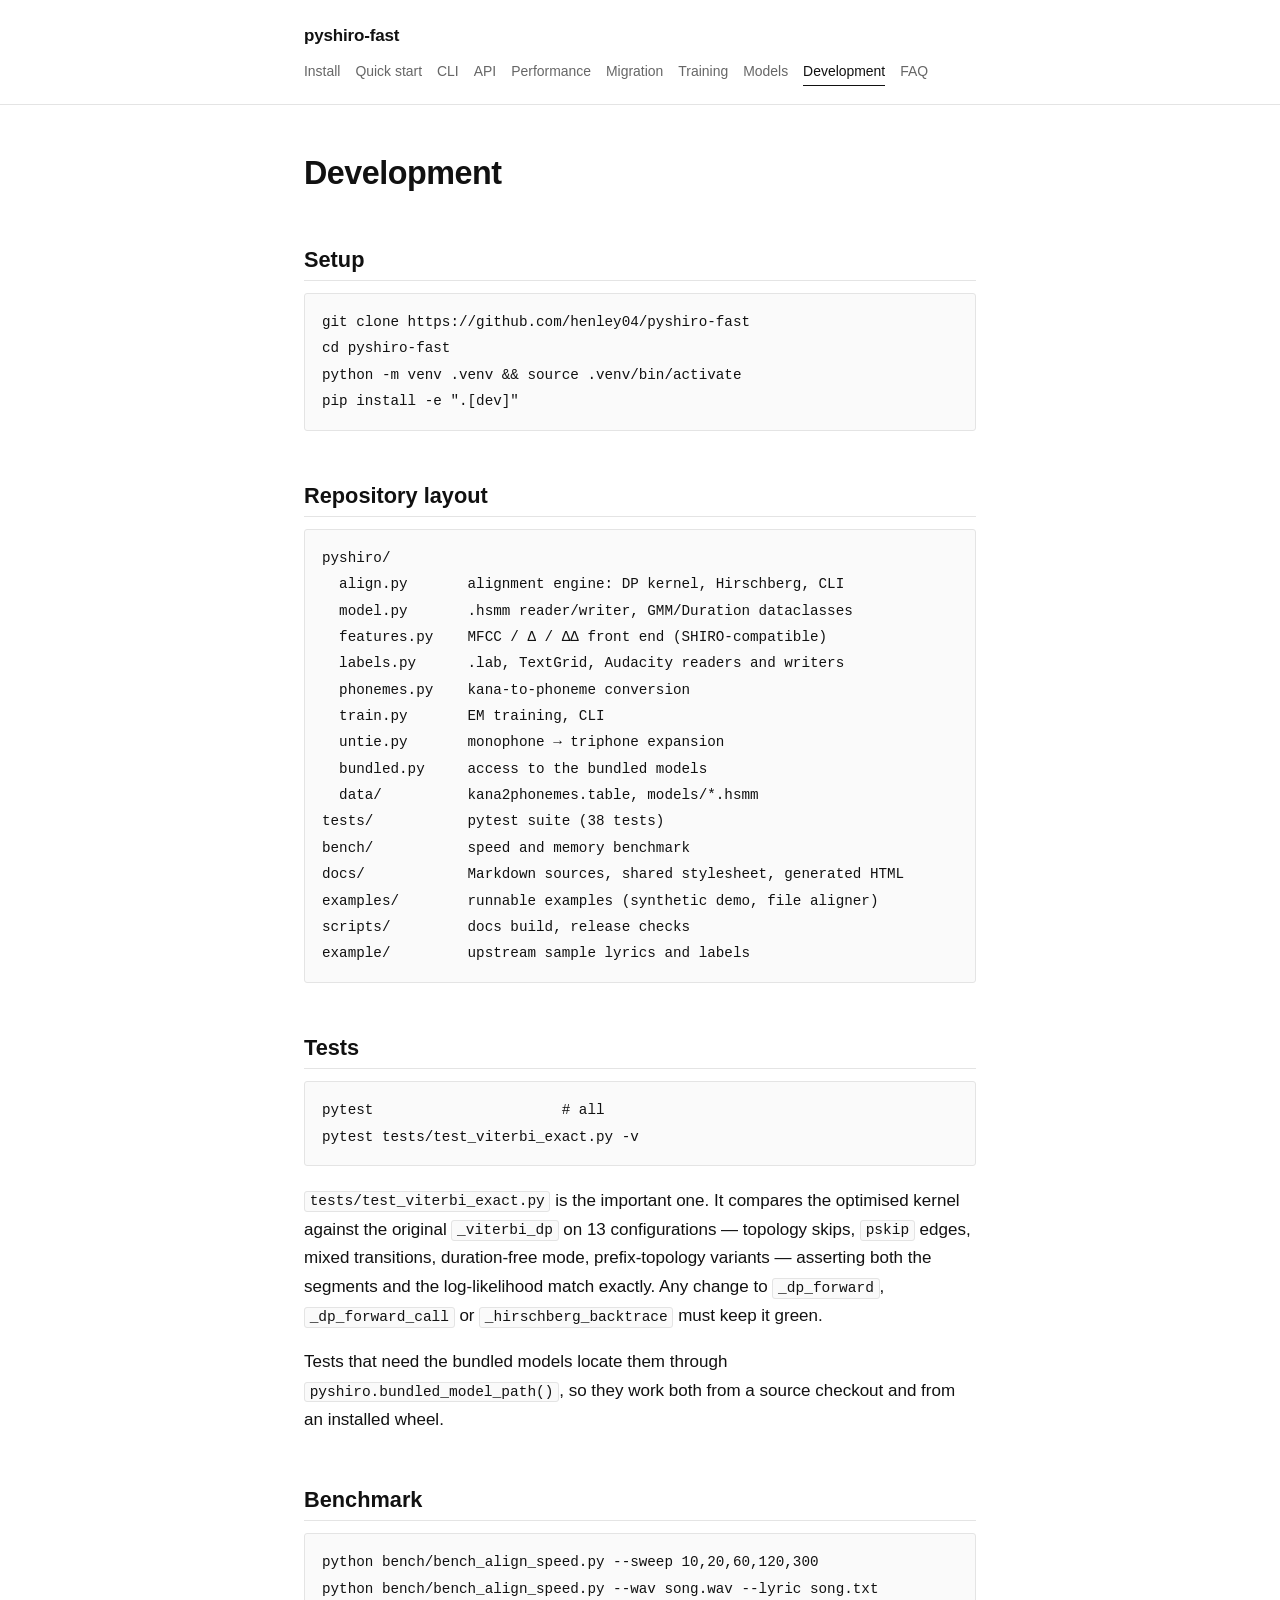
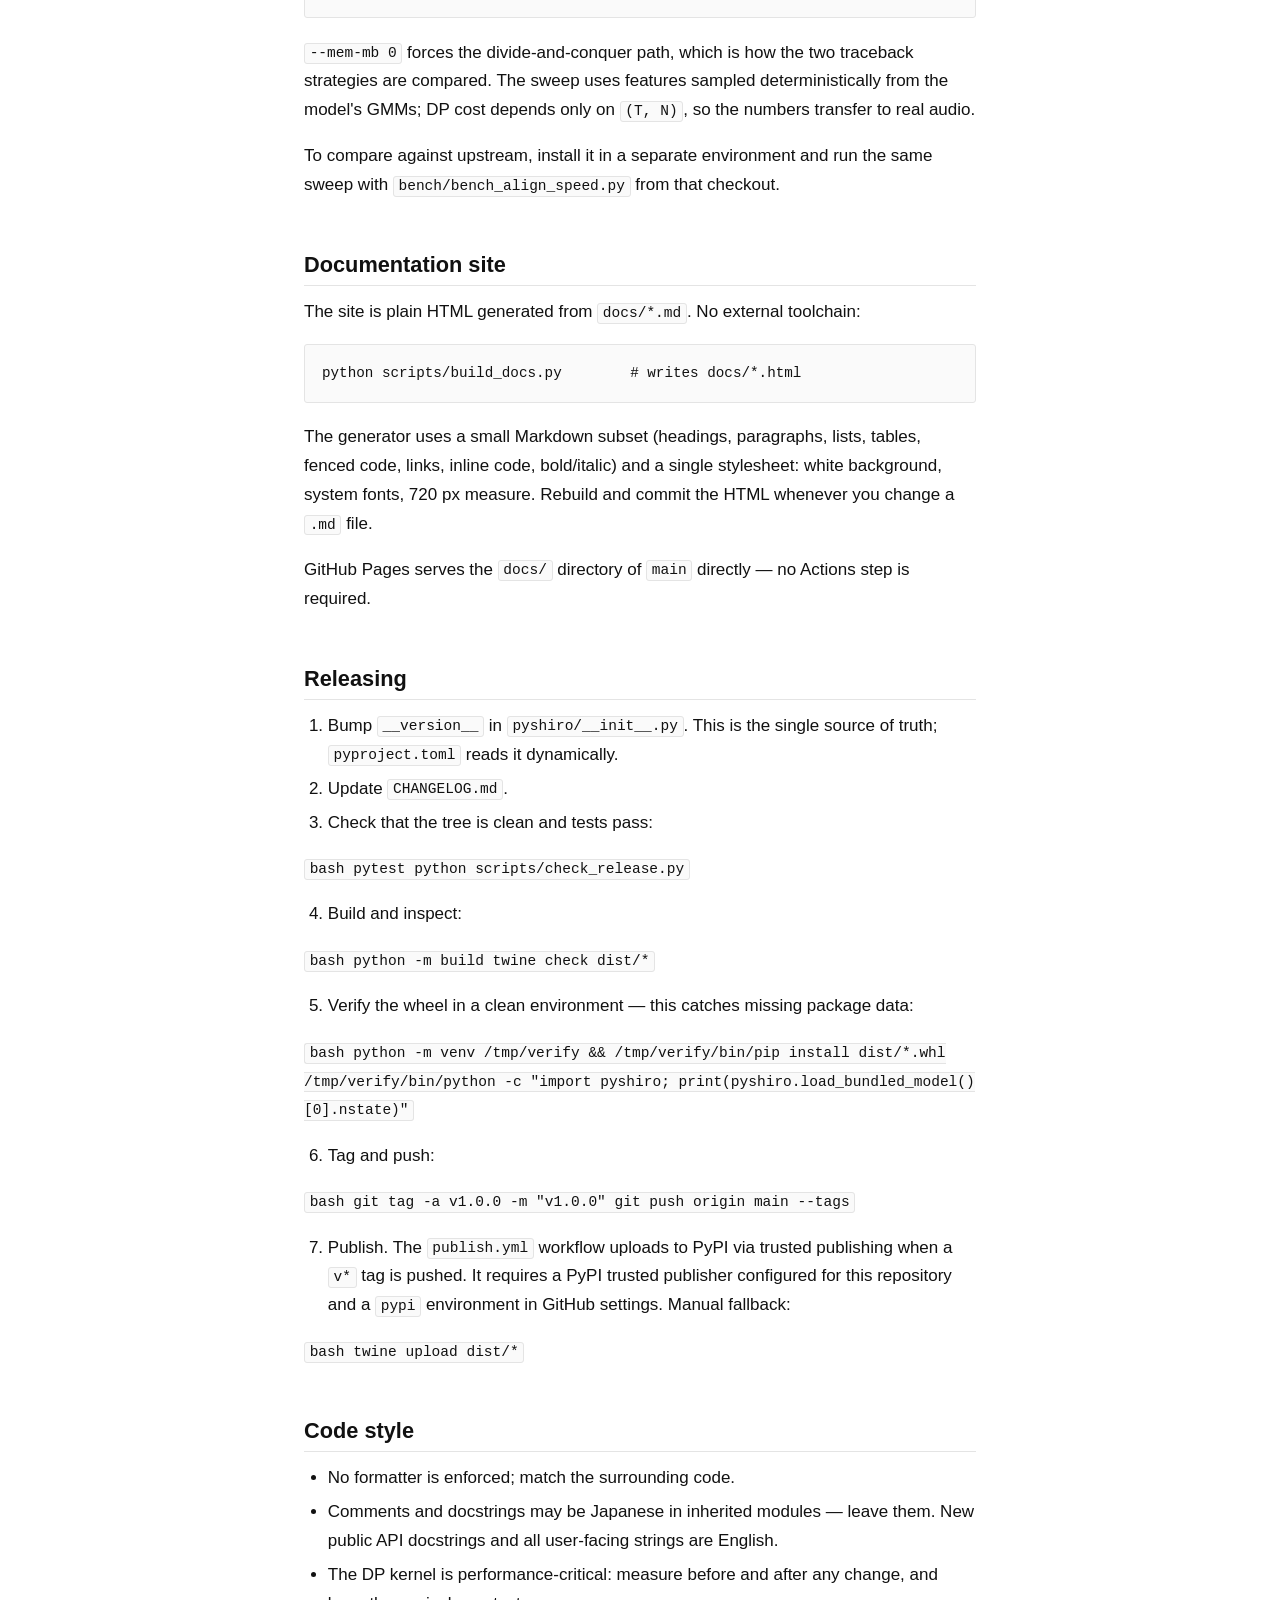
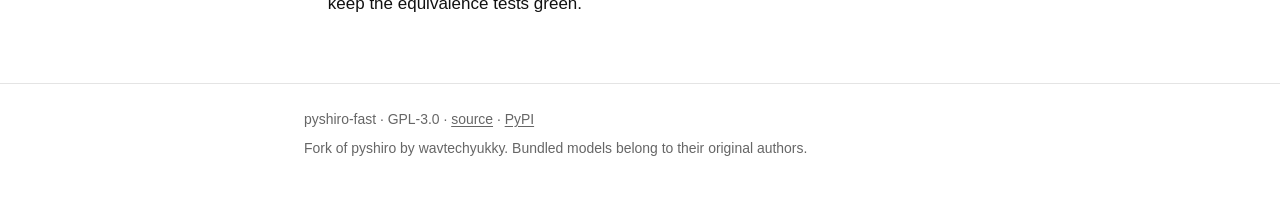
==== docs/development.html @ a5db5f53 "docs: English README, static documentation site, CI and release tooling - README.md rewritten in Eng" ====
<!DOCTYPE html>
<html lang="en">
<head>
<meta charset="utf-8">
<meta name="viewport" content="width=device-width, initial-scale=1">
<title>Development · pyshiro-fast</title>
<meta name="description" content="Fast HSMM forced alignment for Japanese singing voice. A drop-in pyshiro fork, 100-700x faster on long audio, identical output.">
<link rel="stylesheet" href="style.css">
</head>
<body>
<header class="site-header">
  <div class="wrap">
    <a class="site-name" href="index.html">pyshiro-fast</a>
    <nav>
      <a href="installation.html">Install</a>
      <a href="quickstart.html">Quick start</a>
      <a href="cli.html">CLI</a>
      <a href="api.html">API</a>
      <a href="performance.html">Performance</a>
      <a href="migration.html">Migration</a>
      <a href="training.html">Training</a>
      <a href="models.html">Models</a>
      <a href="development.html" aria-current="page">Development</a>
      <a href="faq.html">FAQ</a>
    </nav>
  </div>
</header>
<main class="wrap">
<h1>Development</h1>
<h2>Setup</h2>
<pre><code class="language-bash">git clone https://github.com/henley04/pyshiro-fast
cd pyshiro-fast
python -m venv .venv &amp;&amp; source .venv/bin/activate
pip install -e &quot;.[dev]&quot;
</code></pre>
<h2>Repository layout</h2>
<pre><code>pyshiro/
  align.py       alignment engine: DP kernel, Hirschberg, CLI
  model.py       .hsmm reader/writer, GMM/Duration dataclasses
  features.py    MFCC / Δ / ΔΔ front end (SHIRO-compatible)
  labels.py      .lab, TextGrid, Audacity readers and writers
  phonemes.py    kana-to-phoneme conversion
  train.py       EM training, CLI
  untie.py       monophone → triphone expansion
  bundled.py     access to the bundled models
  data/          kana2phonemes.table, models/*.hsmm
tests/           pytest suite (38 tests)
bench/           speed and memory benchmark
docs/            Markdown sources, shared stylesheet, generated HTML
examples/        runnable examples (synthetic demo, file aligner)
scripts/         docs build, release checks
example/         upstream sample lyrics and labels
</code></pre>
<h2>Tests</h2>
<pre><code class="language-bash">pytest                      # all
pytest tests/test_viterbi_exact.py -v
</code></pre>
<p><code>tests/test_viterbi_exact.py</code> is the important one. It compares the optimised kernel
against the original <code>_viterbi_dp</code> on 13 configurations — topology skips, <code>pskip</code> edges,
mixed transitions, duration-free mode, prefix-topology variants — asserting both the
segments and the log-likelihood match exactly. Any change to <code>_dp_forward</code>,
<code>_dp_forward_call</code> or <code>_hirschberg_backtrace</code> must keep it green.</p>
<p>Tests that need the bundled models locate them through <code>pyshiro.bundled_model_path()</code>, so
they work both from a source checkout and from an installed wheel.</p>
<h2>Benchmark</h2>
<pre><code class="language-bash">python bench/bench_align_speed.py --sweep 10,20,60,120,300
python bench/bench_align_speed.py --wav song.wav --lyric song.txt
</code></pre>
<p><code>--mem-mb 0</code> forces the divide-and-conquer path, which is how the two traceback strategies
are compared. The sweep uses features sampled deterministically from the model's GMMs;
DP cost depends only on <code>(T, N)</code>, so the numbers transfer to real audio.</p>
<p>To compare against upstream, install it in a separate environment and run the same sweep
with <code>bench/bench_align_speed.py</code> from that checkout.</p>
<h2>Documentation site</h2>
<p>The site is plain HTML generated from <code>docs/*.md</code>. No external toolchain:</p>
<pre><code class="language-bash">python scripts/build_docs.py        # writes docs/*.html
</code></pre>
<p>The generator uses a small Markdown subset (headings, paragraphs, lists, tables, fenced
code, links, inline code, bold/italic) and a single stylesheet: white background, system
fonts, 720 px measure. Rebuild and commit the HTML whenever you change a <code>.md</code> file.</p>
<p>GitHub Pages serves the <code>docs/</code> directory of <code>main</code> directly — no Actions step is
required.</p>
<h2>Releasing</h2>
<ol>
<li>Bump <code>__version__</code> in <code>pyshiro/__init__.py</code>. This is the single source of truth;
   <code>pyproject.toml</code> reads it dynamically.</li>
<li>Update <code>CHANGELOG.md</code>.</li>
<li>Check that the tree is clean and tests pass:</li>
</ol>
<p><code>bash
   pytest
   python scripts/check_release.py</code></p>
<ol start="4">
<li>Build and inspect:</li>
</ol>
<p><code>bash
   python -m build
   twine check dist/*</code></p>
<ol start="5">
<li>Verify the wheel in a clean environment — this catches missing package data:</li>
</ol>
<p><code>bash
   python -m venv /tmp/verify &amp;&amp; /tmp/verify/bin/pip install dist/*.whl
   /tmp/verify/bin/python -c "import pyshiro; print(pyshiro.load_bundled_model()[0].nstate)"</code></p>
<ol start="6">
<li>Tag and push:</li>
</ol>
<p><code>bash
   git tag -a v1.0.0 -m "v1.0.0"
   git push origin main --tags</code></p>
<ol start="7">
<li>Publish. The <code>publish.yml</code> workflow uploads to PyPI via trusted publishing when a
   <code>v*</code> tag is pushed. It requires a PyPI trusted publisher configured for this
   repository and a <code>pypi</code> environment in GitHub settings. Manual fallback:</li>
</ol>
<p><code>bash
   twine upload dist/*</code></p>
<h2>Code style</h2>
<ul>
<li>No formatter is enforced; match the surrounding code.</li>
<li>Comments and docstrings may be Japanese in inherited modules — leave them. New public
  API docstrings and all user-facing strings are English.</li>
<li>The DP kernel is performance-critical: measure before and after any change, and keep
  the equivalence tests green.</li>
</ul>
</main>
<footer class="site-footer">
  <div class="wrap">
    <p>pyshiro-fast · GPL-3.0 · <a href="https://github.com/henley04/pyshiro-fast">source</a> ·
       <a href="https://pypi.org/project/pyshiro-fast/">PyPI</a></p>
    <p class="muted">Fork of pyshiro by wavtechyukky. Bundled models belong to their
       original authors.</p>
  </div>
</footer>
</body>
</html>
---- docs/style.css ----
/* pyshiro-fast documentation — plain, white, text-first. */

:root {
  --text: #111111;
  --muted: #666666;
  --rule: #e4e4e4;
  --rule-strong: #cccccc;
  --code-bg: #fafafa;
  --link: #1a4d8f;
}

* { box-sizing: border-box; }

html { font-size: 17px; }

body {
  margin: 0;
  background: #ffffff;
  color: var(--text);
  font-family: -apple-system, BlinkMacSystemFont, "Segoe UI", Roboto,
               "Helvetica Neue", Arial, "Noto Sans", sans-serif;
  line-height: 1.7;
  overflow-wrap: break-word;
  -webkit-font-smoothing: antialiased;
}

.wrap {
  max-width: 720px;
  margin: 0 auto;
  padding: 0 24px;
}

/* header ------------------------------------------------------------- */

.site-header {
  border-bottom: 1px solid var(--rule);
  padding: 22px 0 18px;
  margin-bottom: 48px;
}

.site-header .wrap {
  display: block;
}

.site-name {
  display: inline-block;
  font-size: 1rem;
  font-weight: 700;
  letter-spacing: -0.01em;
  color: var(--text);
  text-decoration: none;
  margin-bottom: 9px;
}

.site-header nav {
  display: flex;
  flex-wrap: wrap;
  gap: 4px 15px;
  font-size: 0.82rem;
}

.site-header nav a {
  color: var(--muted);
  text-decoration: none;
  padding-bottom: 1px;
  border-bottom: 1px solid transparent;
}

.site-header nav a:hover { color: var(--text); }

.site-header nav a[aria-current="page"] {
  color: var(--text);
  border-bottom-color: var(--text);
}

/* text --------------------------------------------------------------- */

h1, h2, h3, h4 {
  line-height: 1.3;
  font-weight: 650;
  margin: 2.4rem 0 0.7rem;
}

h1 {
  font-size: 1.9rem;
  margin-top: 0;
  letter-spacing: -0.015em;
}

h2 {
  font-size: 1.28rem;
  margin-top: 3rem;
  padding-bottom: 0.35rem;
  border-bottom: 1px solid var(--rule);
}

h3 { font-size: 1.06rem; margin-top: 2rem; }

h4 { font-size: 0.96rem; margin-top: 1.6rem; color: var(--muted); }

h2 code, h3 code, h4 code {
  background: none;
  border: 0;
  padding: 0;
  font-size: 0.94em;
  font-weight: inherit;
}

p { margin: 0 0 1rem; }

ul, ol { margin: 0 0 1rem; padding-left: 1.4rem; }

li { margin: 0.3rem 0; }

li > p { margin-bottom: 0.4rem; }

strong { font-weight: 650; }

hr {
  border: 0;
  border-top: 1px solid var(--rule);
  margin: 3rem 0;
}

a { color: var(--link); text-decoration: underline; text-underline-offset: 2px; }
a:hover { text-decoration-thickness: 2px; }

blockquote {
  margin: 1.2rem 0;
  padding: 0.1rem 0 0.1rem 1rem;
  border-left: 3px solid var(--rule-strong);
  color: var(--muted);
}

blockquote p:last-child { margin-bottom: 0; }

/* code --------------------------------------------------------------- */

code {
  font-family: ui-monospace, SFMono-Regular, "SF Mono", Menlo, Consolas,
               "Liberation Mono", monospace;
  font-size: 0.855em;
  background: var(--code-bg);
  border: 1px solid var(--rule);
  border-radius: 3px;
  padding: 0.1em 0.32em;
}

pre {
  background: var(--code-bg);
  border: 1px solid var(--rule);
  border-radius: 3px;
  padding: 0.9rem 1rem;
  overflow-x: auto;
  line-height: 1.55;
  margin: 0 0 1.2rem;
}

pre code {
  background: none;
  border: 0;
  padding: 0;
  font-size: 0.84rem;
}

/* tables ------------------------------------------------------------- */

.table-wrap {
  overflow-x: auto;
  margin: 0 0 1.4rem;
}

table {
  width: 100%;
  border-collapse: collapse;
  margin: 0;
  font-size: 0.88rem;
}

th, td {
  text-align: left;
  vertical-align: top;
  line-height: 1.45;
  padding: 0.45rem 0.5rem;
  border-bottom: 1px solid var(--rule);
}

th {
  font-weight: 650;
  border-bottom: 1px solid var(--rule-strong);
}

tbody tr:last-child td { border-bottom: 1px solid var(--rule-strong); }

/* footer ------------------------------------------------------------- */

.site-footer {
  border-top: 1px solid var(--rule);
  margin-top: 64px;
  padding: 24px 0 40px;
  font-size: 0.82rem;
  color: var(--muted);
}

.site-footer p { margin: 0 0 0.35rem; }
.site-footer a { color: var(--muted); }
.muted { color: var(--muted); }

/* small screens ------------------------------------------------------ */

@media (max-width: 560px) {
  html { font-size: 16px; }
  .wrap { padding: 0 18px; }
  .site-header { margin-bottom: 32px; }
  h1 { font-size: 1.6rem; }
  h2 { font-size: 1.18rem; }
  table { font-size: 0.86rem; }
  th, td { padding: 0.4rem 0.35rem; }
  th { white-space: normal; }
}

@media print {
  .site-header nav { display: none; }
  a { color: var(--text); }
  pre, table { page-break-inside: avoid; }
}
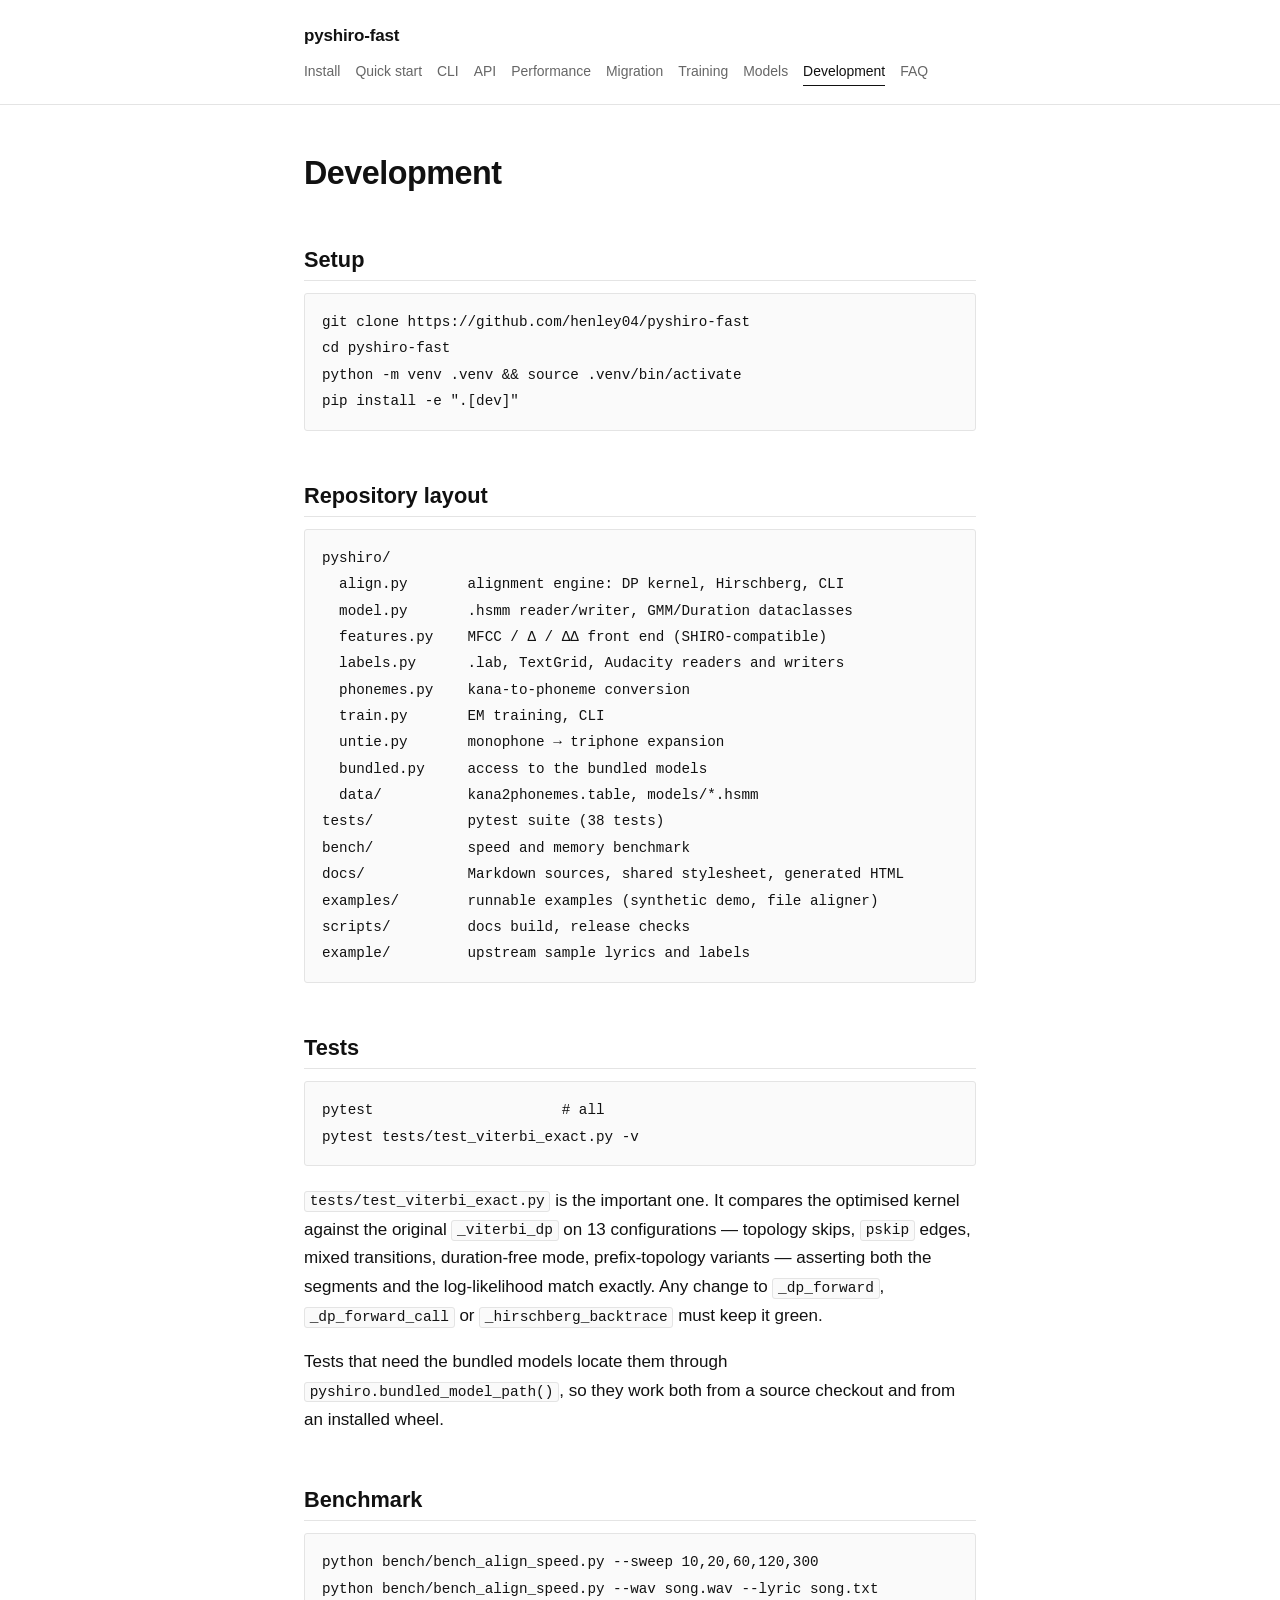
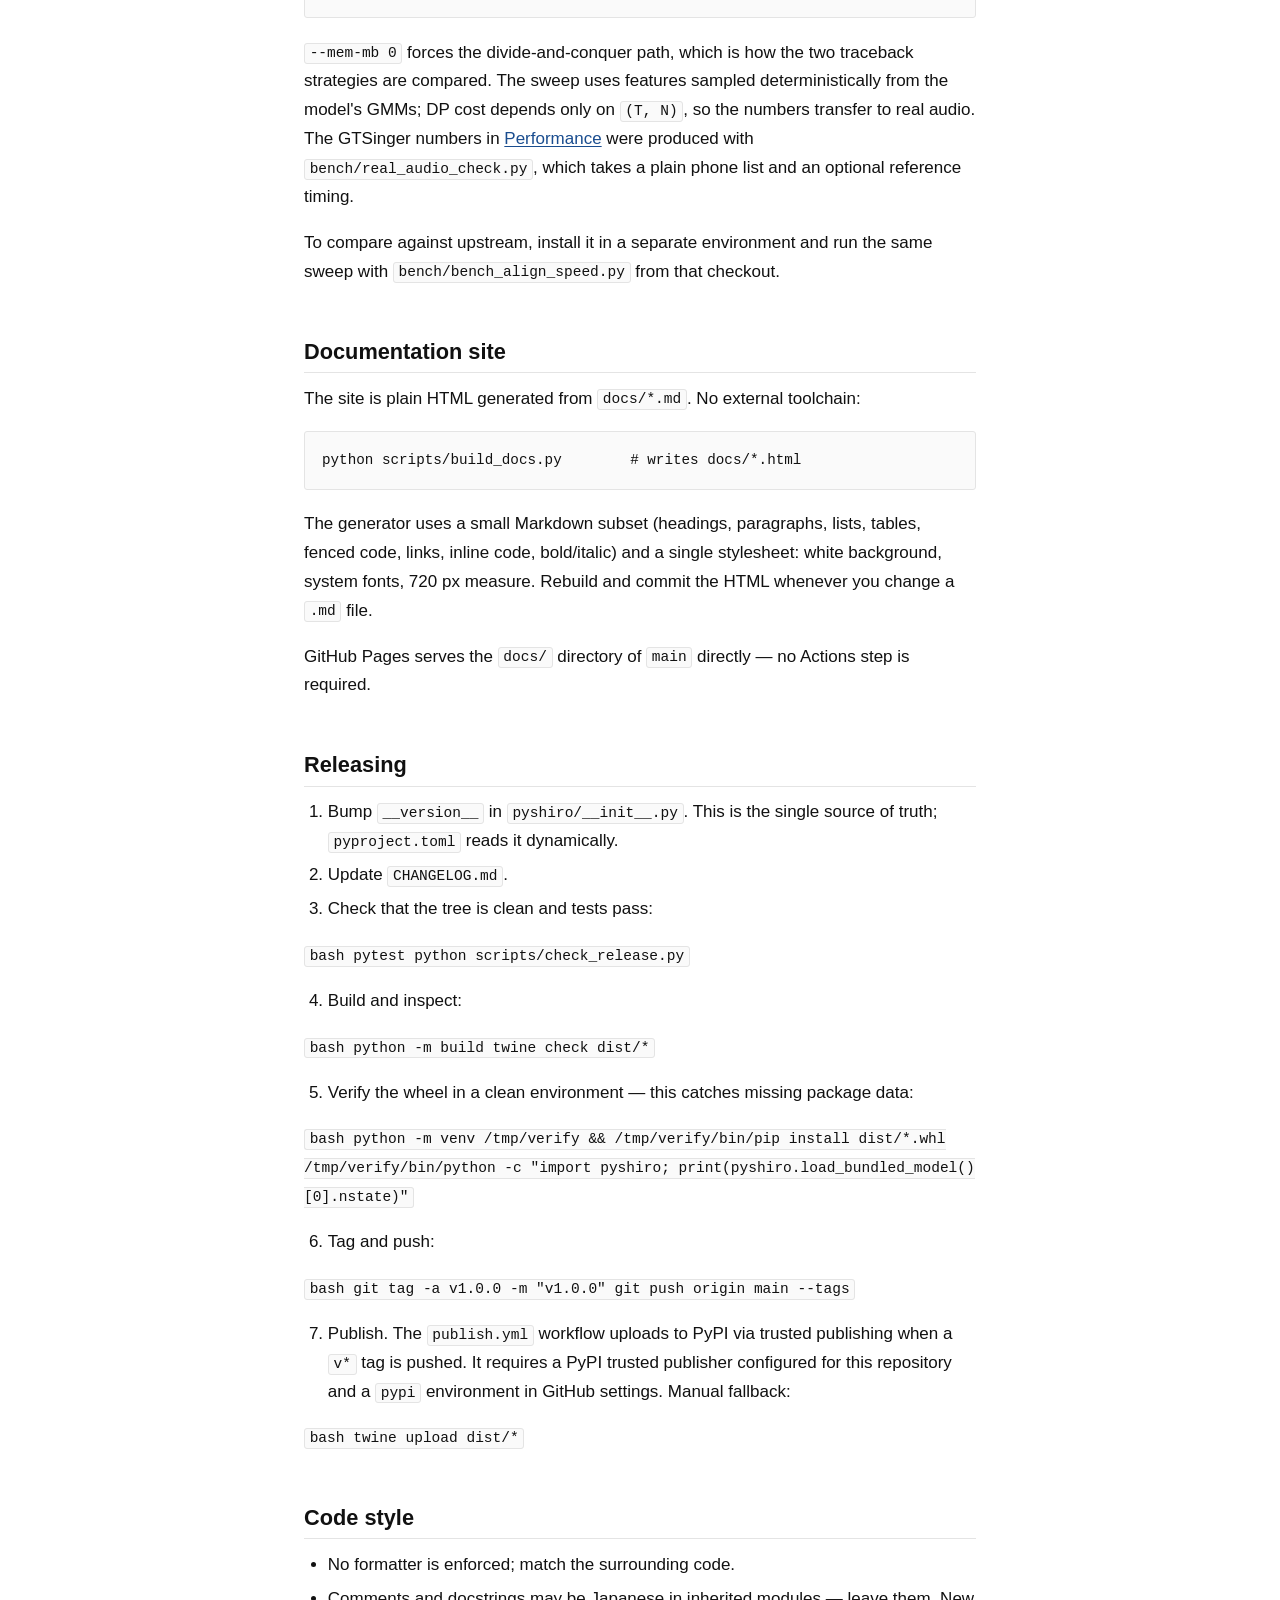
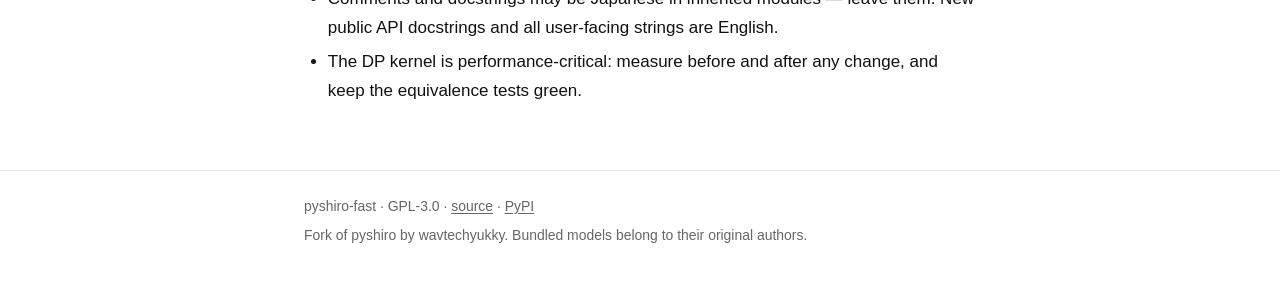
==== commit ccf258ea: "docs: validate on real singing, add bench/real_audio_check.py Four clips from the GTSinger Japanese " ====
--- a/docs/development.html
+++ b/docs/development.html
@@ -68,7 +68,10 @@
 </code></pre>
 <p><code>--mem-mb 0</code> forces the divide-and-conquer path, which is how the two traceback strategies
 are compared. The sweep uses features sampled deterministically from the model's GMMs;
-DP cost depends only on <code>(T, N)</code>, so the numbers transfer to real audio.</p>
+DP cost depends only on <code>(T, N)</code>, so the numbers transfer to real audio. The GTSinger
+numbers in <a href="performance.html#validation">Performance</a> were produced with
+<code>bench/real_audio_check.py</code>, which takes a plain phone list and an optional reference
+timing.</p>
 <p>To compare against upstream, install it in a separate environment and run the same sweep
 with <code>bench/bench_align_speed.py</code> from that checkout.</p>
 <h2>Documentation site</h2>
